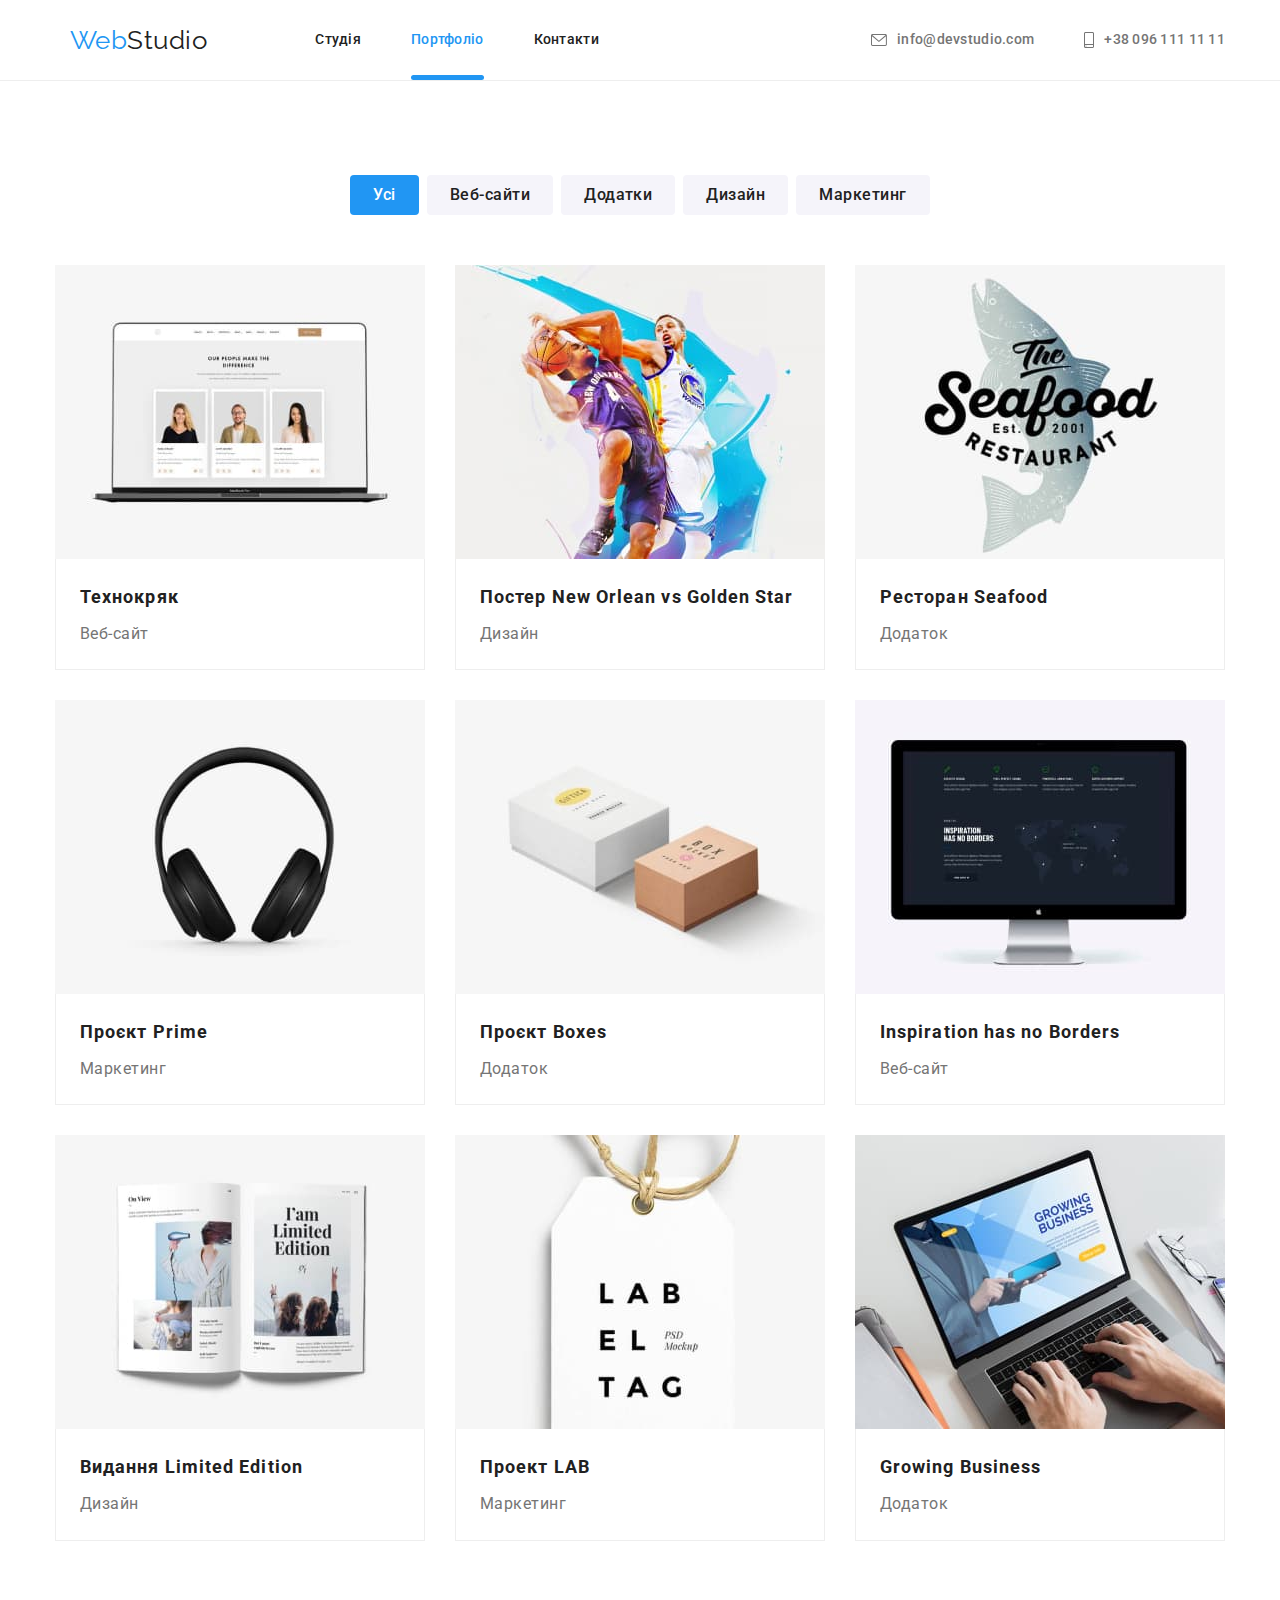
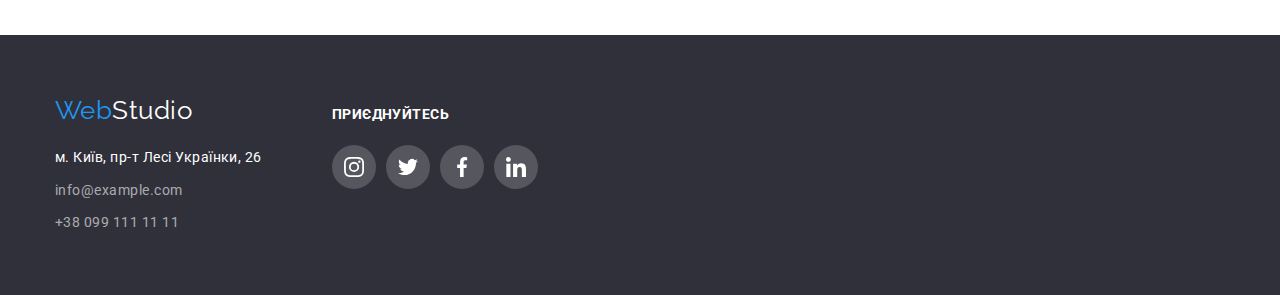
==== portfolio.html @ 12e818ae "Add files via upload" ====
<!DOCTYPE html>
<html lang="uk">
  <head>
    <meta charset="UTF-8" />
    <meta http-equiv="X-UA-Compatible" content="IE=edge" />
    <meta name="viewport" content="width=device-width, initial-scale=1.0" />
    <title>Portfolio</title>
    <link
      href="https://fonts.googleapis.com/css2?family=Raleway:wght@700&family=Roboto:wght@400;500;700;900&display=swap"
      rel="stylesheet"
    />
    <link
      rel="stylesheet"
      href="https://cdnjs.cloudflare.com/ajax/libs/modern-normalize/1.1.0/modern-normalize.min.css"
    />
    <link rel="stylesheet" href="./css/styles.css" />
  </head>
  <body>
    <!--Header -->
    <header class="page-header">
      <div class="container main-nav">
        <nav class="main-nav">
          <a href="./index.html" lang="en" class="logo-web"
            >Web<span class="logo-studio">Studio</span>
          </a>
          <ul class="site-nav list">
            <li class="item">
              <a href="./index.html" class="link">Студія</a>
            </li>
            <li class="item">
              <a href="./portfolio.html" class="link link-current">Портфоліо</a>
            </li>
            <li class="item"><a href="" class="link">Контакти</a></li>
          </ul>
        </nav>
        <div class="auth-nav">
          <ul class="auth-nav list">
            <li class="item">
              <a class="link" href="mailto:info@devstudio.com"
                ><svg class="icon-nav" width="16" height="12">
                  <use href="./images/symbol-defs.svg#icon-envelope"></use></svg>info@devstudio.com</a
              >
            </li>
            <li class="item">
              <a class="link" href="tel:+380961111111"
                ><svg class="icon-nav" width="10" height="16">
                  <use href="./images/symbol-defs.svg#icon-smartphone"></use>
                </svg>
                +38 096 111 11 11</a
              >
            </li>
          </ul>
        </div>
      </div>
    </header>
    <!--main-->
    <main>
      <section class="main-section">
        <div class="container">
          <h1 lang="en" class="section-title main-title">Portfolio</h1>
          <!-- button list -->
          <ul class="button-list list">
            <li class="item">
              <button type="button" class="button primary">Усі</button>
            </li>
            <li class="item">
              <button type="button" class="button secondary">Веб-сайти</button>
            </li>
            <li class="item">
              <button type="button" class="button secondary">Додатки</button>
            </li>
            <li class="item">
              <button type="button" class="button secondary">Дизайн</button>
            </li>
            <li class="item">
              <button type="button" class="button secondary">Маркетинг</button>
            </li>
          </ul>
          <!-- Cards Set -->
          <ul class="card-set list">
            <li class="card-item">
              <a class="card-link" href="#">
                <div class="card-thumb"
                  ><img class="card-img" src="./images/Технокряк.jpg" alt="website" width="370" />
                  <div class="card-overlay">
                    <p class="card-overlay-text"
                      >Ресурс пропонує комплексні пропозиції з різним рівнем функціоналу та
                      сервісів. Все це дозволить відвідувачу отримати вичерпні відомості про
                      компанію чи приватну особу.</p
                    >
                  </div>
                </div>
                <div class="card-content">
                  <h2 class="card-title">Технокряк</h2> <p class="card-text">Веб-сайт</p>
                </div>
              </a>
            </li>

            <li class="card-item">
              <a class="card-link" href="#"
                ><div class="card-thumb"
                  ><img
                    src="./images/Постер-New-Orlean.jpg"
                    alt="basketball-players"
                    width="370"
                  /><div class="card-overlay">
                    <p class="card-overlay-text"
                      >Ресурс пропонує комплексні пропозиції з різним рівнем функціоналу та
                      сервісів. Все це дозволить відвідувачу отримати вичерпні відомості про
                      компанію чи приватну особу.</p
                    >
                  </div>
                </div>
                <div class="card-content">
                  <h2 class="card-title"> Постер New Orlean vs Golden Star </h2>
                  <p class="card-text">Дизайн</p>
                </div>
              </a>
            </li>

            <li class="card-item">
              <a class="card-link" href="#"
                ><div class="card-thumb"
                  ><img src="./images/Ресторан-Seafood.jpg" alt="Seafood-restorant" width="370" />
                  <div class="card-overlay">
                    <p class="card-overlay-text"
                      >Ресурс пропонує комплексні пропозиції з різним рівнем функціоналу та
                      сервісів. Все це дозволить відвідувачу отримати вичерпні відомості про
                      компанію чи приватну особу.</p
                    >
                  </div>
                </div>
                <div class="card-content">
                  <h2 class="card-title">Ресторан Seafood</h2>
                  <p class="card-text">Додаток</p>
                </div>
              </a>
            </li>

            <li class="card-item">
              <a class="card-link" href="#"
                ><div class="card-thumb">
                  <img src="./images/Проєкт-Prime.jpg" alt="Headphones" width="370" /><div
                    class="card-overlay"
                  >
                    <p class="card-overlay-text"
                      >Ресурс пропонує комплексні пропозиції з різним рівнем функціоналу та
                      сервісів. Все це дозволить відвідувачу отримати вичерпні відомості про
                      компанію чи приватну особу.</p
                    >
                  </div>
                </div>
                <div class="card-content">
                  <h2 class="card-title">Проєкт Prime</h2> <p class="card-text">Маркетинг</p>
                </div>
              </a>
            </li>

            <li class="card-item">
              <a class="card-link" href="#"
                ><div class="card-thumb">
                  <img src="./images/Проєкт-Boxes.jpg" alt="Project-boxes" width="370" /><div
                    class="card-overlay"
                  >
                    <p class="card-overlay-text"
                      >Ресурс пропонує комплексні пропозиції з різним рівнем функціоналу та
                      сервісів. Все це дозволить відвідувачу отримати вичерпні відомості про
                      компанію чи приватну особу.</p
                    >
                  </div>
                </div>
                <div class="card-content">
                  <h2 class="card-title">Проєкт Boxes</h2> <p class="card-text">Додаток</p>
                </div>
              </a>
            </li>

            <li class="card-item">
              <a class="card-link" href="#"
                ><div class="card-thumb"
                  ><img src="./images/Inspiration-has-no-Borders.jpg" alt="Imac" width="370" /><div
                    class="card-overlay"
                  >
                    <p class="card-overlay-text"
                      >Ресурс пропонує комплексні пропозиції з різним рівнем функціоналу та
                      сервісів. Все це дозволить відвідувачу отримати вичерпні відомості про
                      компанію чи приватну особу.</p
                    >
                  </div>
                </div>
                <div class="card-content">
                  <h2 class="card-title">Inspiration has no Borders</h2>
                  <p class="card-text">Веб-сайт</p>
                </div>
              </a>
            </li>

            <li class="card-item">
              <a class="card-link" href="#"
                ><div class="card-thumb"
                  ><img src="./images/Видання-Limited-Edition.jpg" alt="book" width="370" /><div
                    class="card-overlay"
                  >
                    <p class="card-overlay-text"
                      >Ресурс пропонує комплексні пропозиції з різним рівнем функціоналу та
                      сервісів. Все це дозволить відвідувачу отримати вичерпні відомості про
                      компанію чи приватну особу.</p
                    >
                  </div>
                </div>
                <div class="card-content">
                  <h2 class="card-title">Видання Limited Edition</h2>
                  <p class="card-text">Дизайн</p>
                </div>
              </a>
            </li>

            <li class="card-item">
              <a class="card-link" href="#"
                ><div class="card-thumb"
                  ><img src="./images/Проект-LAB.jpg" alt="tag" width="370" /><div
                    class="card-overlay"
                  >
                    <p class="card-overlay-text"
                      >Ресурс пропонує комплексні пропозиції з різним рівнем функціоналу та
                      сервісів. Все це дозволить відвідувачу отримати вичерпні відомості про
                      компанію чи приватну особу.</p
                    >
                  </div>
                </div>
                <div class="card-content">
                  <h2 class="card-title">Проект LAB</h2> <p class="card-text">Маркетинг</p>
                </div>
              </a>
            </li>

            <li class="card-item">
              <a class="card-link" href="#"
                ><div class="card-thumb"
                  ><img src="./images/Growing-Business.jpg" alt="growing-business" width="370" />
                  <div class="card-overlay">
                    <p class="card-overlay-text"
                      >Ресурс пропонує комплексні пропозиції з різним рівнем функціоналу та
                      сервісів. Все це дозволить відвідувачу отримати вичерпні відомості про
                      компанію чи приватну особу.</p
                    >
                  </div>
                </div>
                <div class="card-content">
                  <h2 class="card-title">Growing Business</h2> <p class="card-text">Додаток</p>
                </div>
              </a>
            </li>
          </ul>
        </div>
      </section>
    </main>
    <!--footer-->
    <footer class="footer">
      <div class="footer-container container">
        <div>
          <a href="./index.html" lang="en"
            ><span class="logo-footer-web">Web</span><span class="logo-footer-studio">Studio</span>
          </a>
          <address class="address">
            <ul class="list">
              <li class="item">
                <a
                  class="address-link"
                  href="https://www.google.com/maps/place/Top+Pacers/@50.4266859,30.5382264,19z/data=!4m13!1m7!3m6!1s0x40d4cf0e033ecbe9:0x57a4dffefec77da0!2z0LHRg9C7LiDQm9C10YHQuCDQo9C60YDQsNC40L3QutC4LCAyNiwg0JrQuNC10LIsIDAyMDAw!3b1!8m2!3d50.4265807!4d30.5383858!3m4!1s0x40d4cf0e033fffff:0x7d92f9458d0f64e0!8m2!3d50.4265807!4d30.5383858"
                  target="_blank"
                  rel="noreferrer noopener"
                  >м. Київ, пр-т Лесі Українки, 26</a
                >
              </li>
              <li class="item">
                <a href="mailto:info@example.com" class="mail-link list-link">info@example.com</a>
              </li>
              <li class="item">
                <a href="tel:+380991111111" class="list-link">+38 099 111 11 11</a>
              </li>
            </ul>
          </address>
        </div>
        <div class="social-links">
          <p class="join">приєднуйтесь</p>
          <ul class="socials list">
            <li class="item"
              ><a class="link icon-link" href="#" target="_blank" rel="noreferrer noopener"
                ><svg class="icon-item" width="20" height="20">
                  <use href="./images/symbol-defs.svg#icon-inst"></use></svg></a
            ></li>
            <li class="item"
              ><a class="link icon-link" href="#" target="_blank" rel="noreferrer noopener"
                ><svg class="icon-item" width="20" height="20">
                  <use href="./images/symbol-defs.svg#icon-twit"></use></svg></a
            ></li>
            <li class="item"
              ><a class="link icon-link" href="#" target="_blank" rel="noreferrer noopener"
                ><svg class="icon-item" width="20" height="20">
                  <use href="./images/symbol-defs.svg#icon-face"></use></svg></a
            ></li>
            <li class="item"
              ><a class="link icon-link" href="#" target="_blank" rel="noreferrer noopener">
                <svg class="icon-item" width="20" height="20">
                  <use href="./images/symbol-defs.svg#icon-linke"></use>
                </svg>
              </a>
            </li>
          </ul>
        </div>
      </div>
    </footer>
  </body>
</html>
---- css/styles.css ----
:root {
  --primary-text-color: #757575;
  --title-text-color: #212121;
  --primary-white-color: #ffffff;
  --accent-text-color: #2196f3;
  --adress-text-color: rgba(255, 255, 255, 0.6);
  --primary-bg-color: #ffffff;
  --hero-bg-color: #2f303a;
  --staff-bg-color: #f5f4fa;
  --footer-bg-color: #2f303a;
  --button-bg-color: #2196f3;
  --outline-color: #eeeeee;
  --footer-icon-color: #55565e;
  --svg-icon-color: #afb1b8;
  --card-shadow: 0px 1px 3px rgba(0, 0, 0, 0.12), 0px 1px 1px rgba(0, 0, 0, 0.14),
    0px 2px 1px rgba(0, 0, 0, 0.2);
  --card-portfolio-shadow: 0px 1px 1px rgba(0, 0, 0, 0.12), 0px 4px 4px rgba(0, 0, 0, 0.06),
    1px 4px 6px rgba(0, 0, 0, 0.16);
  --button-portfolio-shadow: 0px 3px 1px rgba(0, 0, 0, 0.1), 0px 1px 2px rgba(0, 0, 0, 0.08),
    0px 2px 2px rgba(0, 0, 0, 0.12);

  --timing-function: cubic-bezier(0.4, 0, 0.2, 1);
}

/* Body inherit */ /* Body inherit */ /* Body inherit */ /* Body inherit */
body {
  background-color: var(--primary-bg-color);
  color: var(--primary-text-color);
  font-family: 'roboto', 'sans-serif';
  letter-spacing: 0.03em;
}
.section-title,
.list-title {
  margin-top: 0;
  margin-bottom: 0;

  color: var(--title-text-color);
}
.list-title {
  margin-bottom: 10px;
}
.section-title {
  font-weight: 700;
  font-size: 36px;
  line-height: 1.16;
  text-align: center;
}
a {
  text-decoration: none;
  color: currentColor;
}
img {
  display: block;
  max-width: 100%;
}
.list {
  margin: 0;
  padding: 0;
  list-style: none;
}
.container {
  margin-left: auto;
  margin-right: auto;
  padding-left: 15px;
  padding-right: 15px;

  width: 1200px;
}
/* Button */
.button {
  display: inline-block;
  border-radius: 4px;
  padding: 6px 22px;

  color: var(--title-text-color);
  background-color: var(--staff-bg-color);
  border: 1px solid transparent;

  font-family: inherit;
  font-weight: 500;
  font-size: 16px;
  line-height: 1.6;
  text-align: center;
  letter-spacing: 0.03em;
  cursor: pointer;
}

.hero .button.primary {
  min-width: 216px;
  padding: 10px 32px;

  font-family: inherit;
  font-weight: 700;
  font-size: 16px;
  line-height: 1.9;
  align-items: center;
  text-align: center;
  letter-spacing: 0.06em;
  transition: background-color 250ms var(--timing-function),
  color 250ms var(--timing-function);
}

.button.primary {
  color: var(--primary-white-color);
  background-color: var(--button-bg-color);
  
}

.button.secondary {
  color: var(--title-text-color);
  background-color: var(--staff-bg-color);
  
}

.button.primary:hover,
.button.primary:focus {
  color: var(--title-text-color);
  background-color: var(--staff-bg-color);
}

.button.secondary:hover,
.button.secondary:focus {
  color: var(--primary-white-color);
  background-color: var(--button-bg-color);
}

/* <Header> */ /* <Header> */ /* <Header> */ /* <Header> */ /* <Header> */ /* <Header> */

.page-header {
  border-bottom: 1px solid var(--outline-color);
}

.logo-web {
  padding: 15px;
  font-family: 'Raleway', sans-serif;
  font-size: 26px;
  line-height: 1.19;
  color: var(--accent-text-color);
}

.logo-studio {
  padding: 15x;
  font-family: 'Raleway';
  font-size: 26px;
  line-height: 1.19;
  color: var(--title-text-color);
}

/* Site nav */
.main-nav {
  display: flex;
  align-items: center;
}
.site-nav {
  display: flex;
  margin-left: 93px;
}
.site-nav .item + .item {
  margin-left: 50px;
}
.site-nav .link {
  display: block;
  padding-top: 32px;
  padding-bottom: 32px;

  color: var(--title-text-color);
  font-weight: 500;
  font-size: 14px;
  line-height: 1.14;
  letter-spacing: 0.02em;
  transition: color 250ms var(--timing-function);
}

.site-nav .link-current {
  display: block;
  position: relative;
  color: var(--accent-text-color);
}
.link-current::after {
  content: '';
  position: absolute;
  left: 0;
  bottom: 0;
  border-radius: 3px;
  display: block;
  width: 100%;
  height: 5px;
  background-color: var(--accent-text-color);
  opacity: 1;
  transform: scaleX(100%);
  transition: opacity 250ms var(--timing-function), transform 250ms var(--timing-function);
}
.site-nav .link:hover,
.site-nav .link:focus {
  color: var(--accent-text-color);
}
.site-nav .link.current {
  color: var(--accent-text-color);
}
.site-nav .link-current:hover::after,
.site-nav .link-current:focus::after {
  opacity: 0;
  transform: scaleX(50%);
}
.site-nav .link-current:hover,
.site-nav .link-current:focus {
  color: var(--title-text-color);
}
/* Auth Nav */ /* Auth Nav */ /* Auth Nav */ /* Auth Nav */ /* Auth Nav */
.auth-nav {
  display: flex;
  margin-left: auto;
}
.auth-nav .item + .item {
  margin-left: 50px;
}
.auth-nav .link {
  display: flex;
  align-items: center;
  padding-top: 32px;
  padding-bottom: 32px;

  color: var(--primary-text-color);
  font-weight: 500;
  font-size: 14px;
  line-height: 1.14;
  letter-spacing: 0.02em;
  transition: color 250ms var(--timing-function);
}
.icon-nav {
  margin-right: 10px;
  fill: var(--primary-text-color);
  transition: fill 250ms var(--timing-function);
}

.auth-nav .link:hover .icon-nav,
.auth-nav .link:focus .icon-nav {
  outline: none;
  fill: var(--accent-text-color);
}
.auth-nav .link:hover,
.auth-nav .link:focus {
  color: var(--accent-text-color);
}
/* hero*/ /* hero*/ /* hero*/ /* hero*/ /* hero*/ /* hero*/ /* hero*/ /* hero*/

.hero {
  background-color: var(--hero-bg-color);
  text-align: center;
  height: 600px;
  max-width: 1600px;
  padding-top: 200px;
  padding-bottom: 200px;
  margin-left: auto;
  margin-right: auto;
  background-image: linear-gradient(to bottom, rgba(47, 48, 58, 0.4), rgba(47, 48, 58, 0.4)),
    url(../images/background-img.jpg);
  background-repeat: no-repeat;
  background-position: center;
}

.hero-title {
  margin-top: 0;
  margin-bottom: 30px;

  color: var(--primary-white-color);
  font-weight: 900;
  font-size: 44px;
  line-height: 1.36;
  letter-spacing: 0.06em;
  text-transform: uppercase;
}

/* Feature */ /* Feature */ /* Feature */ /* Feature */ /* Feature */ /* Feature */
.feature {
  padding-top: 94px;
  padding-bottom: 94px;
}
.feature-title {
  visibility: hidden;
  pointer-events: none;
  position: absolute;
}

.feature-list {
  display: flex;
}

.feature .text {
  margin-top: 0;
  margin-bottom: 0;
  font-size: 14px;
  line-height: 1.7;
}
.feature .list-title {
  font-weight: 700;
  font-size: 14px;
  line-height: 1.14;
  text-transform: uppercase;
}
.feature .item {
  width: 270px;
}
.feature .item + .item {
  margin-left: 30px;
}
.feature-icons {
  display: flex;
}
.feature-icons .items {
  display: flex;
  border-radius: 4px;
  margin-bottom: 30px;
  width: 270px;
  height: 120px;
  align-items: center;
  justify-content: center;
  background-color: var(--staff-bg-color);
}
.feature-icons .items + .items {
  margin-left: 30px;
}
/* Work list */ /* Work list */ /* Work list */ /* Work list */ /* Work list */
.work-list {
  padding-top: 0;
  padding-bottom: 94px;
}
.work-img {
  display: flex;
  margin-top: 50px;
}
.work-img > .item + .item {
  margin-left: 30px;
}
.product-thumb {
  position: relative;
}

.product-thumb::before {
  content: '';
  width: 370px;
  height: 70px;
  background-color: rgba(47, 48, 58, 0.8);
  position: absolute;
  top: 224px;
}
.thumb-img {
  position: absolute;
  bottom: 27px;
}
.thumb-img.developing {
  left: 107px;
}
.thumb-img.aplication {
  left: 113px;
}
.thumb-img.box {
  left: 95px;
}

.img-text {
  margin: 0;
  padding: 0;
  font-weight: 700;
  font-size: 14px;
  line-height: 1.14;
  letter-spacing: 0.03em;
  text-transform: uppercase;
  color: var(--primary-white-color);
}
/* Staff */ /* Staff */ /* Staff */ /* Staff */ /* Staff */ /* Staff */ /* Staff */
.staff {
  padding-top: 94px;
  padding-bottom: 94px;

  background-color: var(--staff-bg-color);
}

.staff .list-title {
  font-weight: 500;
  font-size: 16px;
  line-height: 1.19;
  text-align: center;
}
.staff .text {
  margin-top: 0;
  margin-bottom: 16px;
  font-size: 16px;
  line-height: 1.19;
  text-align: center;
}
.staff-list {
  display: flex;
  flex-basis: auto;
  margin-top: 50px;
}

.staff-list .item {
  box-shadow: var(--card-shadow);
  border-radius: 0px 0px 4px 4px;
  background-color: var(--primary-bg-color);
}
.staff-list > .item + .item {
  margin-left: 30px;
}

.staff-socials {
  display: flex;
  align-items: center;
  justify-content: center;
}

.staff-socials .staff-item + .staff-item {
  margin-left: 10px;
}
.staff-link {
  display: flex;
  width: 44px;
  height: 44px;
  border-radius: 50%;
  align-items: center;
  justify-content: center;
  transition: background-color 250ms var(--timing-function);
}
.staff-block {
  padding: 30px 32px;
}
.staff-icon {
  fill: var(--svg-icon-color);
  transition: fill 250ms var(--timing-function);
}
.staff-link:hover .staff-icon,
.staff-link:focus .staff-icon {
  fill: var(--primary-white-color);
}
.staff-link:hover,
.staff-link:focus {
  background-color: var(--accent-text-color);
}
/* Clients */ /* Clients */ /* Clients */ /* Clients */ /* Clients */
.clients {
  padding-top: 94px;
  padding-bottom: 94px;
}

.client-list {
  display: flex;
  justify-content: center;
  margin-top: 50px;
}
.client-list .item + .item {
  margin-left: 30px;
}
.clients-link {
  display: flex;
  width: 170px;
  height: 92px;
  border: 1px solid var(--svg-icon-color);
  border-radius: 4px;
  justify-content: center;
  align-items: center;
  transition: border 250ms var(--timing-function);
}
.clients-icon {
  fill: var(--svg-icon-color);
  transition: fill 250ms var(--timing-function);
}

.clients-link:hover,
.clients-link:focus {
  border: 1px solid var(--accent-text-color);
}

.clients-link:hover .clients-icon,
.clients-link:focus .clients-icon {
  fill: var(--accent-text-color);
}
/* Footer */ /* Footer */ /* Footer */ /* Footer */ /* Footer */ /* Footer */
.footer {
  padding-top: 60px;
  padding-bottom: 60px;
  background-color: var(--footer-bg-color);
}

.footer-container {
  display: flex;
  align-items: baseline;
}

.logo-footer-web {
  font-family: 'Raleway';
  font-size: 26px;
  line-height: 1.19;
  color: var(--accent-text-color);
}

.logo-footer-studio {
  font-family: 'Raleway';
  font-size: 26px;
  line-height: 1.19;
  color: var(--primary-white-color);
}
.address {
  margin-top: 20px;
}
.address .item:not(:last-child) {
  margin-bottom: 9px;
}
.address-link {
  color: var(--primary-white-color);
  font-style: normal;
  font-weight: 400;
  font-size: 14px;
  line-height: 1.7;
  transition: color 250ms var(--timing-function);
}

.list-link {
  color: var(--adress-text-color);
  font-style: normal;
  font-size: 14px;
  line-height: 1.7;
  transition: color 250ms var(--timing-function);
}

.address-link:hover,
.address-link:focus,
.list-link:hover,
.list-link:focus {
  color: var(--accent-text-color);
}

.social-links {
  margin-left: 70px;
}

.join {
  margin-top: 0;
  margin-bottom: 20px;
  font-weight: 700;
  font-size: 14px;
  line-height: 1.42;
  letter-spacing: 0.03em;
  text-transform: uppercase;
  color: var(--primary-white-color);
}
.social-links .socials {
  display: flex;
}
.socials .item + .item {
  margin-left: 10px;
}
.socials .link {
  display: flex;
  width: 44px;
  height: 44px;
  border-radius: 50%;
  justify-content: center;
  align-items: center;
  fill: var(--primary-white-color);
  background-color: var(--footer-icon-color);
  transition: background-color 250ms var(--timing-function);
}

.socials .link:hover,
.socials .link:focus {
  background-color: var(--accent-text-color);
}
/* Modal Backdrop */
.backdrop {
  position: fixed;
  top: 0;
  left: 0;
  width: 100%;
  height: 100%;
  background-color: rgba(0, 0, 0, 20%);
  transition: opacity 250ms var(--timing-function);
}
.backdrop.is-hidden {
  opacity: 0;
  pointer-events: none;
}
.backdrop.is-hidden .modal {
  transform: translate(-200%, -100%) scale(0.7) rotate(0deg);
}
.modal {
  position: absolute;
  top: 50%;
  left: 50%;
  transform: translate(-50%, -50%) scale(1) rotate(360deg);
  border-radius: 4px;
  height: 581px;
  width: 528px;
  padding: 8px;
  background-color: var(--primary-bg-color);
  box-shadow: var(--card-shadow);
  text-align: right;
  transition: transform 250ms var(--timing-function);
}
.modal-button {
  width: 30px;
  height: 30px;
  border: 1px solid rgba(0, 0, 0, 0.1);
  border-radius: 50%;
  cursor: pointer;
  background-color: var(--primary-white-color);
}

/* Portfolio */ /* Portfolio */ /* Portfolio */ /* Portfolio */
.main-section {
  padding-top: 94px;
  padding-bottom: 94px;
}

.main-title {
  visibility: hidden;
  pointer-events: none;
  position: absolute;
}
/* Button list */ /* Button list */ /* Button list */ /* Button list */
.button-list {
  display: flex;
  justify-content: center;
  margin-bottom: 50px;
}

.button-list .item + .item {
  margin-left: 8px;
}
.item .button{
  transition: box-shadow 250ms var(--timing-function),
  background-color 250ms var(--timing-function),
  color 250ms var(--timing-function);;
}
.item .button:hover,
.item .button:focus {
  box-shadow: var(--button-portfolio-shadow);
}
/* Card Set */ /* Card Set */ /* Card Set */ /* Card Set */ /* Card Set */
.card-set {
  display: flex;
  flex-wrap: wrap;

  margin: -15px;
}

.card-set > .card-item {
  margin: 15px;

  width: 370px;
}
.card-link {
  display: block;
  transition: box-shadow 250ms var(--timing-function);
}
.card-item .card-content {
  border-left: 1px solid var(--outline-color);
  border-right: 1px solid var(--outline-color);
  border-bottom: 1px solid var(--outline-color);
}
.card-item .card-title {
  margin-top: 0;
  margin-bottom: 4px;

  color: var(--title-text-color);
  font-weight: 700;
  font-size: 18px;
  line-height: 2;
  letter-spacing: 0.06em;
}
.card-thumb {
  overflow: hidden;
}
.card-item .card-text {
  margin-top: 0;
  margin-bottom: 0;

  color: var(--primary-text-color);
  font-size: 16px;
  line-height: 1.9;
}

.card-content {
  padding: 20px 24px;
}

.card-link:hover,
.card-link:focus {
  box-shadow: var(--card-portfolio-shadow);
}
.card-link:hover .card-overlay,
.card-link:focus .card-overlay {
  transform: translateY(-100%);
  opacity: 1;
}
.card-thumb {
  position: relative;
  overflow: hidden;
}

.card-overlay {
  position: absolute;
  width: 370px;
  height: 294px;
  padding: 63px 24px;
  background-color: rgba(33, 150, 243, 0.9);
  transform: translateY(0%);
  opacity: 1;
  transition: opacity 250ms var(--timing-function), transform 250ms var(--timing-function);
}
.card-overlay-text {
  margin: 0;
  font-weight: 400;
  font-size: 18px;
  line-height: 1.55;
  letter-spacing: 0.03em;
  color: var(--primary-white-color);
}
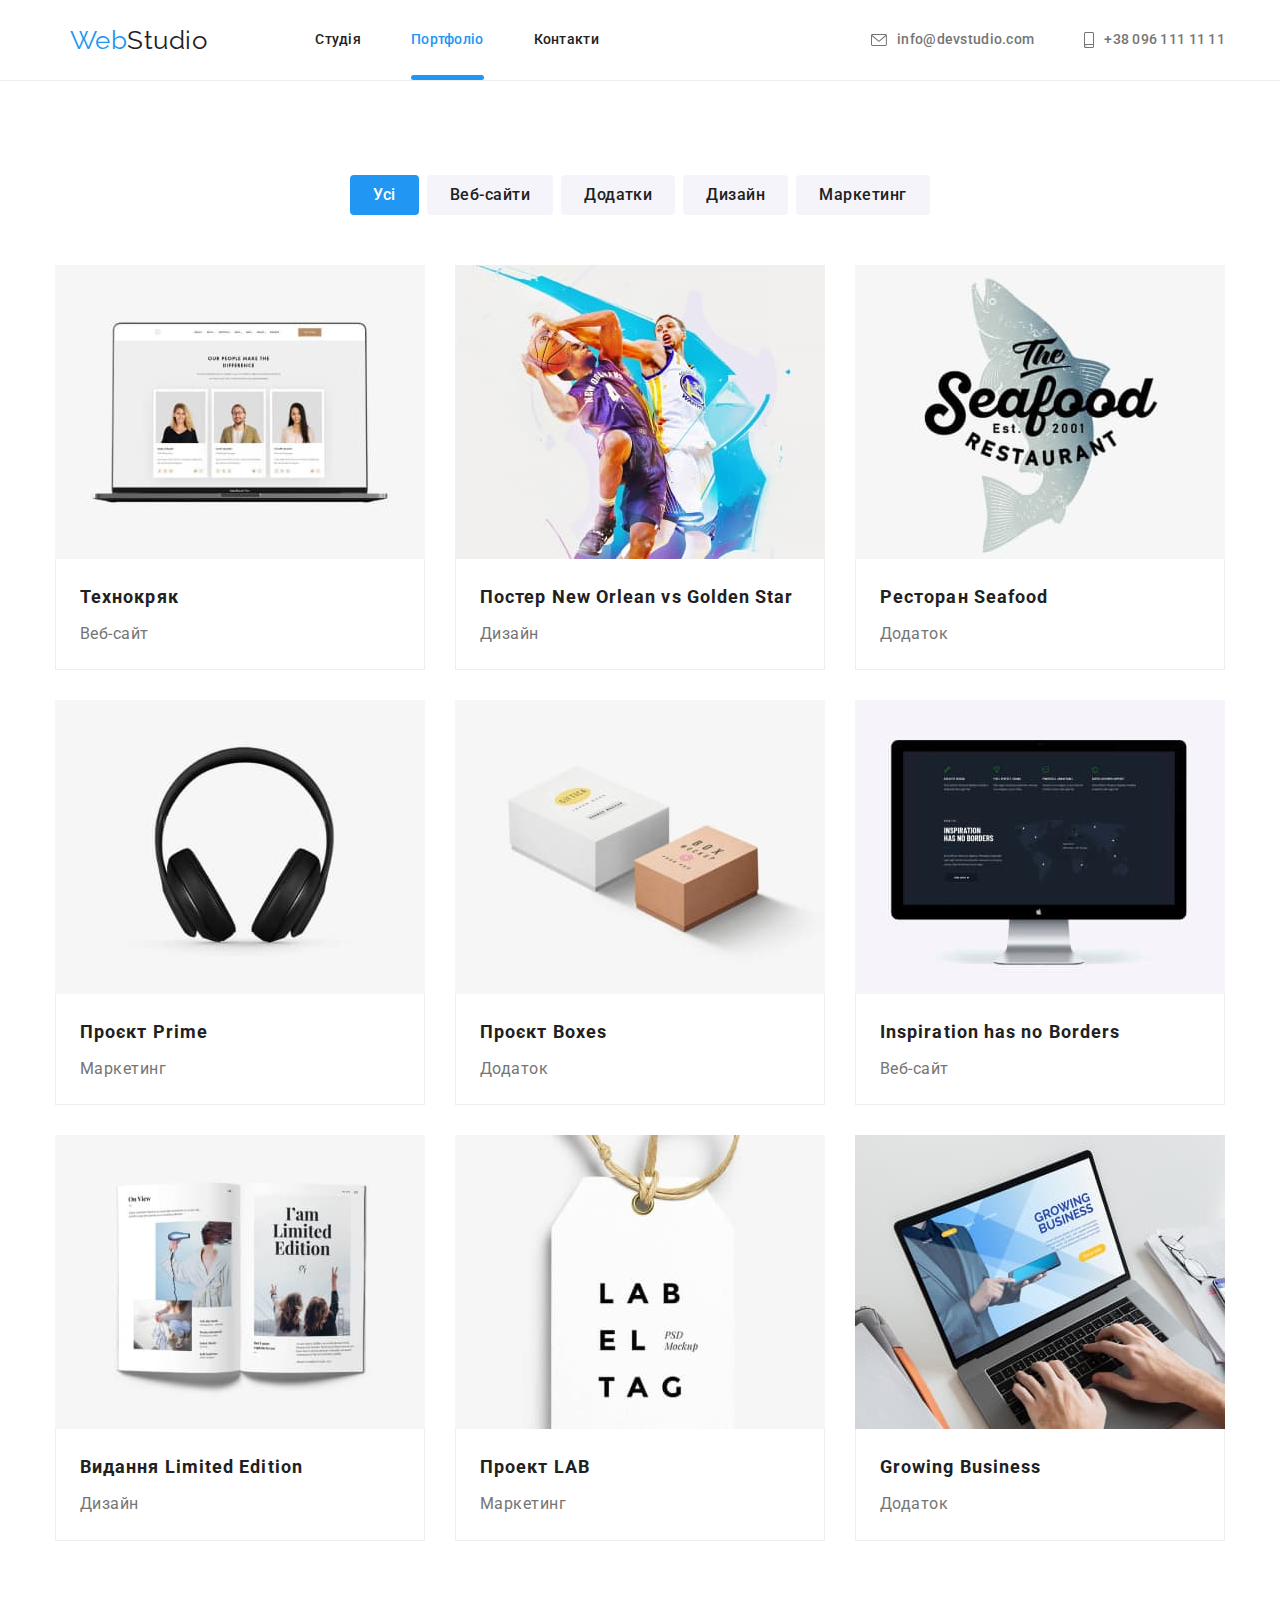
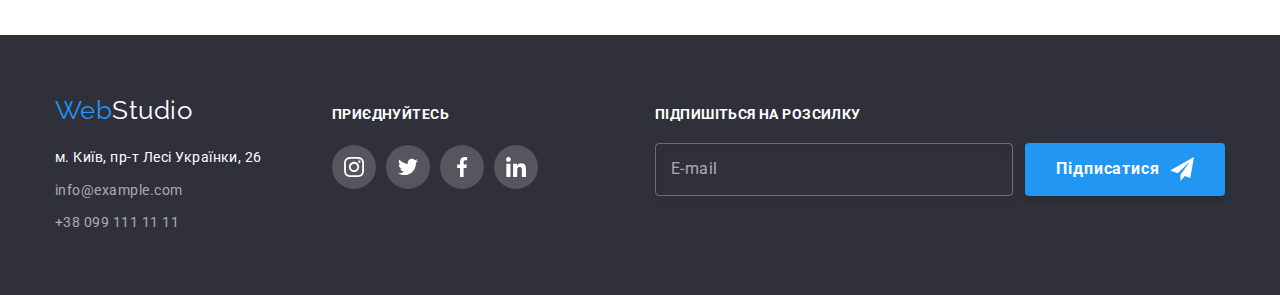
==== commit 56682472: "Закінчив 6 Домашку" ====
--- a/portfolio.html
+++ b/portfolio.html
@@ -256,11 +256,12 @@
       </section>
     </main>
     <!--footer-->
-    <footer class="footer">
-      <div class="footer-container container">
+  <footer class="footer">
+    <div class="footer-container container">
         <div>
           <a href="./index.html" lang="en"
-            ><span class="logo-footer-web">Web</span><span class="logo-footer-studio">Studio</span>
+            ><span class="logo-footer-web">Web</span
+            ><span class="logo-footer-studio">Studio</span>
           </a>
           <address class="address">
             <ul class="list">
@@ -274,10 +275,14 @@
                 >
               </li>
               <li class="item">
-                <a href="mailto:info@example.com" class="mail-link list-link">info@example.com</a>
+                <a href="mailto:info@example.com" class="mail-link list-link"
+                  >info@example.com</a
+                >
               </li>
               <li class="item">
-                <a href="tel:+380991111111" class="list-link">+38 099 111 11 11</a>
+                <a href="tel:+380991111111" class="list-link"
+                  >+38 099 111 11 11</a
+                >
               </li>
             </ul>
           </address>
@@ -285,23 +290,28 @@
         <div class="social-links">
           <p class="join">приєднуйтесь</p>
           <ul class="socials list">
-            <li class="item"
-              ><a class="link icon-link" href="#" target="_blank" rel="noreferrer noopener"
+            <li class="item">
+              <a class="link" href="#" target="_blank" rel="noreferrer noopener"
                 ><svg class="icon-item" width="20" height="20">
-                  <use href="./images/symbol-defs.svg#icon-inst"></use></svg></a
-            ></li>
-            <li class="item"
-              ><a class="link icon-link" href="#" target="_blank" rel="noreferrer noopener"
+                  <use href="./images/symbol-defs.svg#icon-inst"></use></svg></a>
+            </li>
+            <li class="item">
+              <a class="link" href="#" target="_blank" rel="noreferrer noopener"
                 ><svg class="icon-item" width="20" height="20">
-                  <use href="./images/symbol-defs.svg#icon-twit"></use></svg></a
-            ></li>
-            <li class="item"
-              ><a class="link icon-link" href="#" target="_blank" rel="noreferrer noopener"
+                  <use href="./images/symbol-defs.svg#icon-twit"></use></svg></a>
+            </li>
+            <li class="item">
+              <a class="link" href="#" target="_blank" rel="noreferrer noopener"
                 ><svg class="icon-item" width="20" height="20">
-                  <use href="./images/symbol-defs.svg#icon-face"></use></svg></a
-            ></li>
-            <li class="item"
-              ><a class="link icon-link" href="#" target="_blank" rel="noreferrer noopener">
+                  <use href="./images/symbol-defs.svg#icon-face"></use></svg></a>
+            </li>
+            <li class="item">
+              <a
+                class="link"
+                href="#"
+                target="_blank"
+                rel="noreferrer noopener"
+              >
                 <svg class="icon-item" width="20" height="20">
                   <use href="./images/symbol-defs.svg#icon-linke"></use>
                 </svg>
@@ -309,7 +319,24 @@
             </li>
           </ul>
         </div>
-      </div>
-    </footer>
+      <form action="#" class="footer-form js-speaker-form">
+        <b class="footer-form-title">Підпишіться на розсилку</b>
+        <div class="footer-form-group">
+          <input
+            class="footer-form-input"
+            type="email"
+            name="footer-email-form"
+            id="footer-email"
+            placeholder=" "
+          />
+          <label class="footer-form-lable" for="footer-email">E-mail</label>
+          <button class="footer-button" type="submit">
+          Підписатися
+          <svg class="footer-button-icon" width="24" height="24"> <use href="./images/symbol-defs.svg#icon-send"></use></svg>
+        </button>
+        </div>
+      </form>
+    </div>
+  </footer>
   </body>
 </html>
--- a/css/styles.css
+++ b/css/styles.css
@@ -2,6 +2,7 @@
   --primary-text-color: #757575;
   --title-text-color: #212121;
   --primary-white-color: #ffffff;
+  --placeholder-text-color:rgba(117, 117, 117, 0.5);
   --accent-text-color: #2196f3;
   --adress-text-color: rgba(255, 255, 255, 0.6);
   --primary-bg-color: #ffffff;
@@ -11,6 +12,8 @@
   --button-bg-color: #2196f3;
   --outline-color: #eeeeee;
   --footer-icon-color: #55565e;
+  --border-footer-form-color:rgba(255, 255, 255, 0.3);
+  --border-form-color:rgba(33, 33, 33, 0.2);
   --svg-icon-color: #afb1b8;
   --card-shadow: 0px 1px 3px rgba(0, 0, 0, 0.12), 0px 1px 1px rgba(0, 0, 0, 0.14),
     0px 2px 1px rgba(0, 0, 0, 0.2);
@@ -18,7 +21,7 @@
     1px 4px 6px rgba(0, 0, 0, 0.16);
   --button-portfolio-shadow: 0px 3px 1px rgba(0, 0, 0, 0.1), 0px 1px 2px rgba(0, 0, 0, 0.08),
     0px 2px 2px rgba(0, 0, 0, 0.12);
-
+  --button-modal-shadow: 0px 4px 4px rgba(0, 0, 0, 0.15);
   --timing-function: cubic-bezier(0.4, 0, 0.2, 1);
 }
 
@@ -83,6 +86,8 @@
   text-align: center;
   letter-spacing: 0.03em;
   cursor: pointer;
+  transition: background-color 250ms var(--timing-function),
+  color 250ms var(--timing-function);
 }
 
 .hero .button.primary {
@@ -260,9 +265,11 @@
 }
 
 .hero-title {
+  width: 696px;
+  margin-left: auto;
+  margin-right: auto;
   margin-top: 0;
   margin-bottom: 30px;
-
   color: var(--primary-white-color);
   font-weight: 900;
   font-size: 44px;
@@ -277,9 +284,16 @@
   padding-bottom: 94px;
 }
 .feature-title {
-  visibility: hidden;
-  pointer-events: none;
-  position: absolute;
+  position: absolute;
+  width: 1px;
+  height: 1px;
+  margin: -1px;
+  border: 0;
+  padding: 0;
+  white-space: nowrap;
+  clip-path: inset(100%);
+  clip:rect(0 0 0 0);
+  overflow: hidden;
 }
 
 .feature-list {
@@ -565,6 +579,83 @@
 .socials .link:hover,
 .socials .link:focus {
   background-color: var(--accent-text-color);
+}
+
+.footer-form {
+  margin-left: auto;
+}
+.footer-form-title {
+  font-weight: 700;
+  font-size: 14px;
+  line-height: 1.14;
+  letter-spacing: 0.03em;
+  text-transform: uppercase;
+  color: var(--primary-white-color);
+}
+.footer-form-group {
+  margin-top: 20px;
+  display: flex;
+  position: relative;
+}
+.footer-form-lable {
+  position: absolute;
+  top: 50%;
+  left: 16px;
+  transform: translateY(-50%);
+  font-weight: 400;
+  font-size: 16px;
+  line-height: 1.25;
+  color: var(--adress-text-color);
+  transition: transform 250ms var(--timing-function);
+}
+
+.footer-form-input {
+  border: 1px solid var(--border-footer-form-color);
+  border-radius: 4px;
+  width: 358px;
+  margin-right: 12px;
+  padding: 15px 16px;
+  background-color: transparent;
+  filter: drop-shadow(0px 4px 4px rgba(0, 0, 0, 0.15));
+  color: var(--primary-white-color);
+}
+.footer-form-input:focus + .footer-form-lable,
+.footer-form-input:not(:placeholder-shown) + .footer-form-lable {
+transform: translateY(-235%);
+}
+.footer-button {
+  display: flex;
+  border-radius: 4px;
+  width: 200px;
+  padding: 10px 28px;
+  color: var(--primary-white-color);
+  background-color: var(--button-bg-color);
+  border: 1px solid transparent;
+  font-family: inherit;
+  font-weight: 700;
+  font-size: 16px;
+  line-height: 1.9;
+  align-items: center;
+  justify-content: center;
+  letter-spacing: 0.06em;
+  cursor: pointer;
+  box-shadow: var(--button-modal-shadow);
+  transition: background-color 250ms var(--timing-function),
+  color 250ms var(--timing-function);
+}
+.footer-button-icon {
+  margin-left: 10px;
+  fill: var(--primary-white-color);
+  transition: fill 250ms var(--timing-function);
+}
+.footer-button:hover,
+.footer-button:focus {
+  background-color: var(--primary-bg-color);
+  color: var(--title-text-color);
+}
+.footer-button:hover .footer-button-icon,
+.footer-button:focus .footer-button-icon{
+  fill: var(--title-text-color);
 }
 /* Modal Backdrop */
 .backdrop {
@@ -589,21 +680,204 @@
   left: 50%;
   transform: translate(-50%, -50%) scale(1) rotate(360deg);
   border-radius: 4px;
-  height: 581px;
+  min-height: 581px;
   width: 528px;
-  padding: 8px;
+  padding: 40px;
   background-color: var(--primary-bg-color);
   box-shadow: var(--card-shadow);
-  text-align: right;
   transition: transform 250ms var(--timing-function);
 }
-.modal-button {
+.modal-button-close {
+  position: absolute;
+  top: 8px;
+  right: 8px;
+  display: flex;
+  justify-content: center;
+  align-items: center;
   width: 30px;
   height: 30px;
   border: 1px solid rgba(0, 0, 0, 0.1);
   border-radius: 50%;
+  margin-left: auto;
   cursor: pointer;
   background-color: var(--primary-white-color);
+  transition: fill 250ms var(--timing-function),
+  border-color 250ms var(--timing-function);
+}
+
+.modal-button-close:hover {
+  fill: var(--accent-text-color);
+  border-color: var(--accent-text-color);
+}
+.modal-discription {
+  margin: 0px 0px 12px 0px;
+  font-weight: 700;
+  font-size: 20px;
+  line-height: 1.15;
+  text-align: center;
+  color: var(--title-text-color);
+}
+.form {
+  display: block;
+  width: 448px;
+  margin-left: auto;
+  margin-right: auto;
+}
+
+.form-group {
+  display: flex;
+  flex-direction:column;
+  margin-bottom: 10px;
+}
+
+.form-feedback {
+  margin-bottom: 20px;
+}
+
+.form-checkbox {
+  margin-bottom: 30px;
+}
+.form-label {
+  margin-bottom: 4px;
+  font-weight: 400;
+  font-size: 12px;
+  line-height: 1.16;
+  letter-spacing: 0.01em;
+}
+.form-input {
+  border: 1px solid var(--border-form-color);
+  border-radius: 4px;
+  padding: 9px 35px;
+  transition: border-color 250ms var(--timing-function);
+}
+.form-input:hover,
+.form-input:focus {
+  border-color: var(--accent-text-color);
+}
+.form-input:hover + .input-icon,
+.form-input:focus + .input-icon{
+  fill: var(--accent-text-color);
+}
+.form-input:focus-visible{
+  outline: none;
+}
+.input-icon {
+  transition: fill 250ms var(--timing-function);
+}
+.form-name {
+  position: relative;
+  }
+.input-icon-name {
+  position: absolute;
+  top: 28px;
+  left: 12px;
+}
+.form-tell {
+  position: relative;
+}
+.input-icon-tell {
+  position: absolute;
+  top: 28px;
+  left: 12px;
+}
+.form-email {
+  position: relative;
+}
+.input-icon-email {
+  position: absolute;
+  top: 28px;
+  left: 12px;
+}
+.textarea-input {
+  border: 1px solid var(--border-form-color);
+  border-radius: 4px;
+  width: 448px;
+  min-height: 120px;
+  padding: 12px 16px;
+  resize:none;
+  transition: border-color 250ms var(--timing-function);
+}
+.form-feedback textarea::placeholder {
+  font-weight: 400;
+  font-size: 12px;
+  line-height: 1.16;
+  letter-spacing: 0.01em;
+  color: var(--placeholder-text-color);
+}
+.textarea-input:hover,
+.textarea-input:focus {
+  border-color: var(--accent-text-color);
+}
+.textarea-input:focus-visible{
+  outline: none;}
+
+.form-checkbox {
+  margin-left: auto;
+  margin-right: auto;
+}
+.checkbox-label {
+  display: flex;
+  align-items: center;
+  justify-content: center;
+}
+.checkbox-input {
+  appearance: none;
+}
+.checkbox-icon-span {
+  display: flex;
+  width: 16px;
+  height: 15px;
+  border: 2px solid var(--title-text-color);
+  border-radius: 2px;
+  margin-right: 8px;
+  justify-content: center;
+  align-items: center;
+}
+.checkbox-icon {
+  fill: transparent;
+}
+.checkbox-input:checked+.checkbox-icon-span{
+  border-color: transparent;
+  background-color: #2196f3;
+}
+.checkbox-input:checked +.checkbox-icon-span .checkbox-icon {
+  fill: var(--primary-white-color);
+}
+.checkbox-text {
+  margin-right: 5px;
+  font-weight: 400;
+  font-size: 14px;
+  line-height: 1.7;
+}
+.checkbox-link {
+  font-weight: 400;
+  font-size: 14px;
+  line-height: 1.7;
+  text-decoration-line: underline;
+  color: var(--accent-text-color);
+}
+
+.form-button {
+  display: block;
+  margin-left: auto;
+  margin-right: auto;
+  border: 1px solid transparent;
+  border-radius: 4px;
+  width: 200px;
+  min-height: 50px;
+  background-color: var(--button-bg-color);
+  font-weight: 700;
+  font-size: 16px;
+  line-height: 1.9;
+  letter-spacing: 0.06em;
+  color: var(--primary-white-color);
+  box-shadow: var(--button-modal-shadow);
+  cursor: pointer;
+  transition: background-color 250ms var(--timing-function);
+}
+.form-button:hover,
+.form-button:focus {
+  background-color: var(--footer-bg-color);
 }
 
 /* Portfolio */ /* Portfolio */ /* Portfolio */ /* Portfolio */
@@ -613,9 +887,16 @@
 }
 
 .main-title {
-  visibility: hidden;
-  pointer-events: none;
-  position: absolute;
+  position: absolute;
+  width: 1px;
+  height: 1px;
+  margin: -1px;
+  border: 0;
+  padding: 0;
+  white-space: nowrap;
+  clip-path: inset(100%);
+  clip:rect(0 0 0 0);
+  overflow: hidden;
 }
 /* Button list */ /* Button list */ /* Button list */ /* Button list */
 .button-list {
